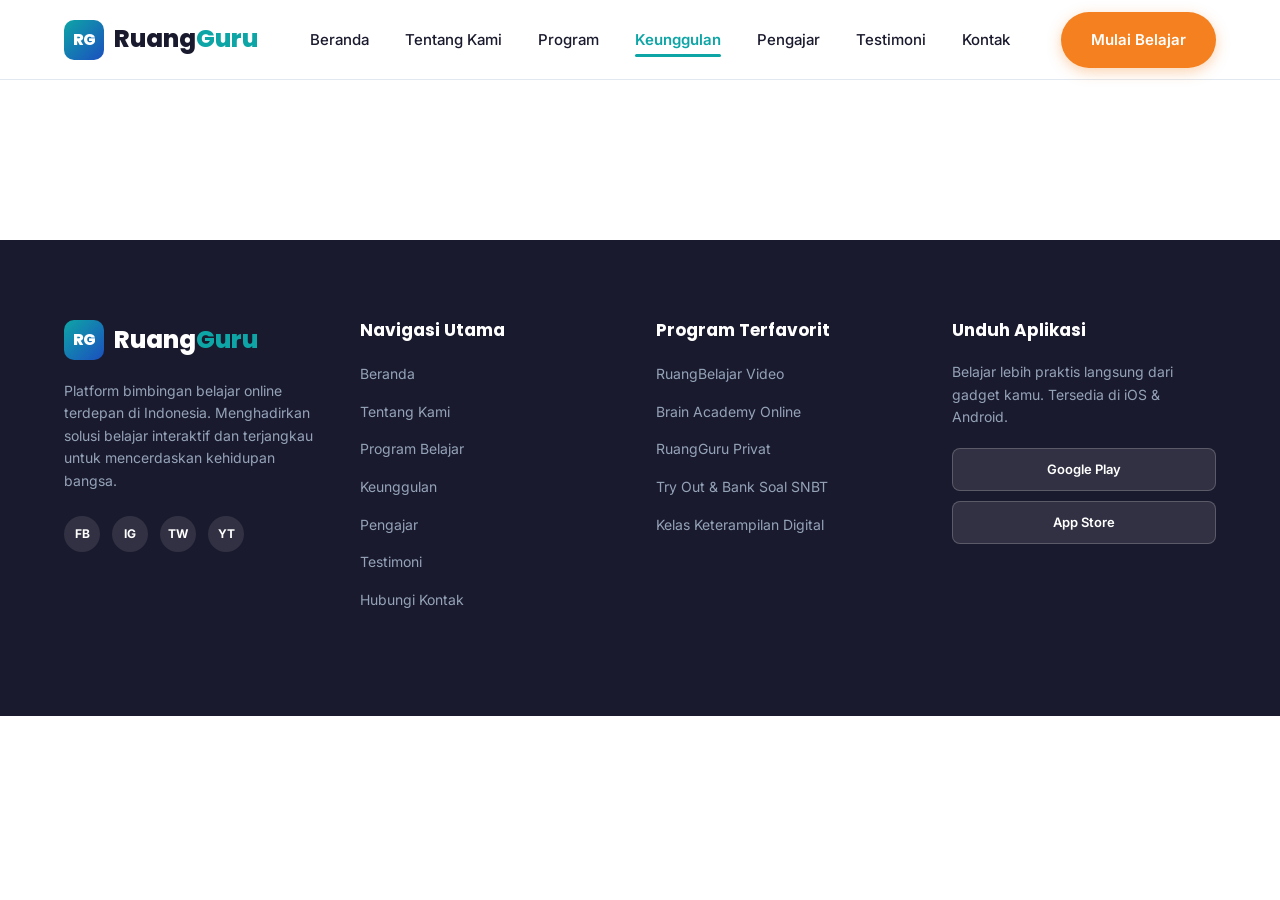
==== keunggulan.html @ de37e14e "tambah menu Keunggulan pada navigasi website" ====
<!DOCTYPE html>
<html lang="id">
<head>
    <meta charset="UTF-8">
    <meta name="viewport" content="width=device-width, initial-scale=1.0">
    <meta name="description" content="Keunggulan Ruang Guru - 4 alasan utama mengapa Ruang Guru menjadi bimbel online nomor 1 di Indonesia dengan testimoni nyata siswa dan orang tua.">
    <title>Keunggulan - Ruang Guru</title>

    <!-- Google Fonts CDN -->
    <link rel="preconnect" href="https://fonts.googleapis.com">
    <link rel="preconnect" href="https://fonts.gstatic.com" crossorigin>
    <link href="https://fonts.googleapis.com/css2?family=Inter:wght@400;500;600;700&family=Poppins:wght@600;700;800&display=swap" rel="stylesheet">

    <!-- Stylesheet -->
    <link rel="stylesheet" href="style.css">
</head>
<body>

    <!-- ===== NAVBAR ===== -->
    <header class="navbar-header" id="navbar">
        <div class="container navbar-container">
            <a href="index.html" class="logo" aria-label="Ruang Guru Beranda">
                <span class="logo-icon">RG</span>
                <span class="logo-text">Ruang<span class="logo-highlight">Guru</span></span>
            </a>

            <nav class="nav-menu" id="nav-menu" aria-label="Navigasi Utama">
                <ul class="nav-list">
                    <li class="nav-item"><a href="index.html" class="nav-link">Beranda</a></li>
                    <li class="nav-item"><a href="tentang-kami.html" class="nav-link">Tentang Kami</a></li>
                    <li class="nav-item"><a href="program.html" class="nav-link">Program</a></li>
                    <li class="nav-item"><a href="keunggulan.html" class="nav-link active">Keunggulan</a></li>
                    <li class="nav-item"><a href="pengajar.html" class="nav-link">Pengajar</a></li>
                    <li class="nav-item"><a href="testimoni.html" class="nav-link">Testimoni</a></li>
                    <li class="nav-item"><a href="kontak.html" class="nav-link">Kontak</a></li>
                </ul>
            </nav>

            <div class="nav-actions">
                <a href="kontak.html" class="btn btn-orange btn-pill btn-nav">Mulai Belajar</a>
                <button class="hamburger-btn" id="hamburger-btn" aria-label="Buka Menu Navigasi" aria-expanded="false" aria-controls="nav-menu">
                    <span class="hamburger-bar"></span>
                    <span class="hamburger-bar"></span>
                    <span class="hamburger-bar"></span>
                </button>
            </div>
        </div>
    </header>

    <main id="main-content">
        <!-- Subpage Banner Header -->
        

        <!-- ===== KEUNGGULAN ===== -->
        <section class="section-padding" id="keunggulan">
            <div class="container">
                <div class="grid grid-2 advantages-grid reveal">
                 

                   
                    

                  
                </div>

                <!-- Testimonial Strip Lengkap -->
                <div class="full-testimonial-section mt-5 reveal">
                  

                    <div class="grid grid-2 testimonial-grid">
                      
                    </div>
                </div>
            </div>
        </section>
    </main>

    <!-- ===== FOOTER ===== -->
    <footer class="footer-section">
        <div class="container">
            <div class="grid grid-4 footer-grid">
                <!-- Col 1: Brand Info -->
                <div class="footer-col footer-brand-col">
                    <a href="index.html" class="logo logo-footer">
                        <span class="logo-icon">RG</span>
                        <span class="logo-text text-white">Ruang<span class="logo-highlight">Guru</span></span>
                    </a>
                    <p class="footer-desc">
                        Platform bimbingan belajar online terdepan di Indonesia. Menghadirkan solusi belajar interaktif dan terjangkau untuk mencerdaskan kehidupan bangsa.
                    </p>
                    <div class="social-links">
                        <a href="#" aria-label="Facebook Ruang Guru" class="social-icon">FB</a>
                        <a href="#" aria-label="Instagram Ruang Guru" class="social-icon">IG</a>
                        <a href="#" aria-label="Twitter Ruang Guru" class="social-icon">TW</a>
                        <a href="#" aria-label="YouTube Ruang Guru" class="social-icon">YT</a>
                    </div>
                </div>

                <!-- Col 2: Navigation -->
                <div class="footer-col">
                    <h4 class="footer-title">Navigasi Utama</h4>
                    <ul class="footer-links">
                        <li><a href="index.html">Beranda</a></li>
                        <li><a href="tentang-kami.html">Tentang Kami</a></li>
                        <li><a href="program.html">Program Belajar</a></li>
                        <li><a href="keunggulan.html">Keunggulan</a></li>
                        <li><a href="pengajar.html">Pengajar</a></li>
                        <li><a href="testimoni.html">Testimoni</a></li>
                        <li><a href="kontak.html">Hubungi Kontak</a></li>
                    </ul>
                </div>

                <!-- Col 3: Programs -->
                <div class="footer-col">
                    <h4 class="footer-title">Program Terfavorit</h4>
                    <ul class="footer-links">
                        <li><a href="program.html">RuangBelajar Video</a></li>
                        <li><a href="program.html">Brain Academy Online</a></li>
                        <li><a href="program.html">RuangGuru Privat</a></li>
                        <li><a href="program.html">Try Out &amp; Bank Soal SNBT</a></li>
                        <li><a href="program.html">Kelas Keterampilan Digital</a></li>
                    </ul>
                </div>

                <!-- Col 4: App Download -->
                <div class="footer-col">
                    <h4 class="footer-title">Unduh Aplikasi</h4>
                    <p class="footer-text-small">Belajar lebih praktis langsung dari gadget kamu. Tersedia di iOS &amp; Android.</p>
                    <div class="app-store-badges">
                        <div class="store-badge">Google Play</div>
                        <div class="store-badge">App Store</div>
                    </div>
                </div>
            </div>

           
        </div>
    </footer>

    <!-- Script JS -->
    <script src="script.js"></script>
</body>
</html>
---- style.css ----
/* ==========================================================================
   RUANG GURU - COMPANY PROFILE WEBSITE STYLESHEET
   Pure Native CSS3 - Custom Design System & Responsive Layout
   ========================================================================== */

/* --------------------------------------------------------------------------
   1. COLOR PALETTE & DESIGN TOKENS
   -------------------------------------------------------------------------- */
:root {
    /* Main Brand Colors */
    --teal-main: #0EA5A6;
    --teal-hover: #0B898A;
    --teal-light: #E6F6F6;

    --blue-dark: #1B4FBF;
    --blue-hover: #153F99;
    --blue-light: #EBF1FD;

    --orange-cta: #F4801F;
    --orange-hover: #D86D14;
    --orange-light: #FEF2E8;

    --white: #FFFFFF;
    --bg-light: #F5F7FA;
    --bg-alt: #F0F4F8;
    --border-color: #E2E8F0;

    /* Text Colors */
    --text-dark: #1A1A2E;
    --text-muted: #5A6472;
    --text-light: #94A3B8;
    --text-white: #FFFFFF;

    /* Badge Color Palette */
    --badge-blue-bg: #E8F4FF;
    --badge-blue-text: #1B6FD1;

    --badge-purple-bg: #EDE7FB;
    --badge-purple-text: #6C4FD1;

    --badge-pink-bg: #FDE8F0;
    --badge-pink-text: #D1417A;

    --badge-yellow-bg: #FFF4D9;
    --badge-yellow-text: #B8850A;

    --badge-red-bg: #E63946;
    --badge-red-text: #FFFFFF;

    /* Typography */
    --font-heading: 'Poppins', -apple-system, BlinkMacSystemFont, sans-serif;
    --font-body: 'Inter', -apple-system, BlinkMacSystemFont, sans-serif;

    /* Shadows & Border Radius */
    --shadow-sm: 0 2px 8px rgba(26, 26, 46, 0.04);
    --shadow-md: 0 8px 24px rgba(26, 26, 46, 0.08);
    --shadow-lg: 0 16px 36px rgba(26, 26, 46, 0.12);
    --shadow-hero-card: 0 20px 40px rgba(14, 165, 166, 0.2);

    --radius-sm: 8px;
    --radius-md: 12px;
    --radius-lg: 16px;
    --radius-pill: 9999px;

    --transition: all 0.3s cubic-bezier(0.4, 0, 0.2, 1);
}

/* --------------------------------------------------------------------------
   2. RESET & BASE STYLES
   -------------------------------------------------------------------------- */
*,
*::before,
*::after {
    box-sizing: border-box;
    margin: 0;
    padding: 0;
}

html {
    scroll-behavior: smooth;
    font-size: 16px;
}

body {
    font-family: var(--font-body);
    color: var(--text-dark);
    background-color: var(--white);
    line-height: 1.6;
    overflow-x: hidden;
    -webkit-font-smoothing: antialiased;
}

h1,
h2,
h3,
h4,
h5,
h6 {
    font-family: var(--font-heading);
    color: var(--text-dark);
    line-height: 1.25;
    font-weight: 700;
}

p {
    color: var(--text-muted);
}

a {
    text-decoration: none;
    color: inherit;
    transition: var(--transition);
}

ul {
    list-style: none;
}

img,
svg {
    display: block;
    max-width: 100%;
}

/* --------------------------------------------------------------------------
   3. LAYOUT & CONTAINERS
   -------------------------------------------------------------------------- */
.container {
    width: 100%;
    max-width: 1200px;
    margin: 0 auto;
    padding: 0 24px;
}

.section-padding {
    padding: 96px 0;
}

.bg-light {
    background-color: var(--bg-light);
}

.grid {
    display: grid;
    gap: 32px;
}

.grid-2 {
    grid-template-columns: repeat(2, 1fr);
}

.grid-3 {
    grid-template-columns: repeat(3, 1fr);
}

.grid-4 {
    grid-template-columns: repeat(4, 1fr);
}

.text-center {
    text-align: center;
}

.mt-3 {
    margin-top: 24px;
}

.mt-4 {
    margin-top: 32px;
}

.mt-5 {
    margin-top: 48px;
}

.mb-3 {
    margin-bottom: 24px;
}

/* --------------------------------------------------------------------------
   4. TYPOGRAPHY & BUTTONS
   -------------------------------------------------------------------------- */
.section-header {
    max-width: 680px;
    margin: 0 auto 56px auto;
}

.section-tag {
    display: inline-block;
    font-size: 0.8125rem;
    font-weight: 700;
    letter-spacing: 1.5px;
    text-transform: uppercase;
    color: var(--teal-main);
    background-color: var(--teal-light);
    padding: 6px 16px;
    border-radius: var(--radius-pill);
    margin-bottom: 12px;
}

.section-title {
    font-size: 2.25rem;
    margin-bottom: 16px;
    color: var(--text-dark);
}

.section-subtitle {
    font-size: 1.0625rem;
    color: var(--text-muted);
}

/* Buttons System */
.btn {
    display: inline-flex;
    align-items: center;
    justify-content: center;
    gap: 8px;
    padding: 14px 28px;
    font-family: var(--font-body);
    font-size: 0.9375rem;
    font-weight: 600;
    border: 2px solid transparent;
    cursor: pointer;
    transition: var(--transition);
    text-align: center;
    white-space: nowrap;
}

.btn-pill {
    border-radius: var(--radius-pill);
}

.btn-full {
    width: 100%;
}

.btn-orange {
    background-color: var(--orange-cta);
    color: var(--white);
    box-shadow: 0 4px 14px rgba(244, 128, 31, 0.35);
}

.btn-orange:hover {
    background-color: var(--orange-hover);
    transform: translateY(-2px);
    box-shadow: 0 6px 20px rgba(244, 128, 31, 0.45);
}

.btn-teal {
    background-color: var(--teal-main);
    color: var(--white);
    box-shadow: 0 4px 14px rgba(14, 165, 166, 0.35);
}

.btn-teal:hover {
    background-color: var(--teal-hover);
    transform: translateY(-2px);
}

.btn-outline-teal {
    background-color: transparent;
    border-color: var(--teal-main);
    color: var(--teal-main);
}

.btn-outline-teal:hover {
    background-color: var(--teal-main);
    color: var(--white);
    transform: translateY(-2px);
}

.btn-ghost {
    background-color: rgba(255, 255, 255, 0.15);
    color: var(--white);
    border-color: rgba(255, 255, 255, 0.4);
    backdrop-filter: blur(8px);
}

.btn-ghost:hover {
    background-color: var(--white);
    color: var(--blue-dark);
    border-color: var(--white);
    transform: translateY(-2px);
}

.btn-white-orange {
    background-color: var(--white);
    color: var(--orange-cta);
    font-weight: 700;
    box-shadow: 0 6px 18px rgba(0, 0, 0, 0.12);
}

.btn-white-orange:hover {
    background-color: var(--orange-light);
    transform: translateY(-2px);
}

/* --------------------------------------------------------------------------
   5. NAVBAR
   -------------------------------------------------------------------------- */
.navbar-header {
    position: fixed;
    top: 0;
    left: 0;
    width: 100%;
    height: 80px;
    background-color: var(--white);
    z-index: 1000;
    transition: var(--transition);
    border-bottom: 1px solid var(--border-color);
}

.navbar-header.scrolled {
    height: 72px;
    box-shadow: var(--shadow-md);
    border-bottom-color: transparent;
}

.navbar-container {
    display: flex;
    align-items: center;
    justify-content: space-between;
    height: 100%;
}

.logo {
    display: flex;
    align-items: center;
    gap: 10px;
    font-family: var(--font-heading);
    font-size: 1.5rem;
    font-weight: 800;
    color: var(--text-dark);
}

.logo-icon {
    width: 40px;
    height: 40px;
    background: linear-gradient(135deg, var(--teal-main), var(--blue-dark));
    color: var(--white);
    border-radius: 10px;
    display: flex;
    align-items: center;
    justify-content: center;
    font-size: 1rem;
    font-weight: 800;
    letter-spacing: -0.5px;
}

.logo-highlight {
    color: var(--teal-main);
}

.nav-list {
    display: flex;
    align-items: center;
    gap: 36px;
}

.nav-link {
    font-size: 0.9375rem;
    font-weight: 500;
    color: var(--text-dark);
    position: relative;
    padding: 8px 0;
}

.nav-link::after {
    content: '';
    position: absolute;
    bottom: 0;
    left: 0;
    width: 0;
    height: 3px;
    background-color: var(--teal-main);
    border-radius: 2px;
    transition: var(--transition);
}

.nav-link:hover,
.nav-link.active {
    color: var(--teal-main);
    font-weight: 600;
}

.nav-link.active::after {
    width: 100%;
}

.nav-actions {
    display: flex;
    align-items: center;
    gap: 16px;
}

.hamburger-btn {
    display: none;
    flex-direction: column;
    justify-content: space-between;
    width: 30px;
    height: 20px;
    background: none;
    border: none;
    cursor: pointer;
    padding: 0;
    z-index: 1001;
}

.hamburger-bar {
    width: 100%;
    height: 3px;
    background-color: var(--text-dark);
    border-radius: 3px;
    transition: var(--transition);
}

/* Page Banner Header for Subpages */
.page-banner {
    background: linear-gradient(135deg, #0EA5A6 0%, #1B4FBF 100%);
    color: var(--white);
    padding: 120px 0 60px 0;
    position: relative;
    overflow: hidden;
}

.page-banner::before {
    content: '';
    position: absolute;
    width: 300px;
    height: 300px;
    border-radius: 50%;
    background: rgba(255, 255, 255, 0.08);
    top: -50px;
    right: -50px;
    pointer-events: none;
}

.page-banner .section-tag {
    background-color: rgba(255, 255, 255, 0.2);
    color: var(--white);
}

.page-banner-title {
    font-size: 2.5rem;
    color: var(--white);
    margin-bottom: 12px;
}

.page-banner-subtitle {
    font-size: 1.0625rem;
    color: rgba(255, 255, 255, 0.9);
    max-width: 600px;
    margin: 0 auto;
}

/* --------------------------------------------------------------------------
   6. HERO SECTION (#beranda)
   -------------------------------------------------------------------------- */
.section-beranda {
    position: relative;
    padding-top: 80px;
}

.hero-wrapper {
    position: relative;
    background: linear-gradient(135deg, #0EA5A6 0%, #1B4FBF 100%);
    color: var(--text-white);
    padding: 80px 0 140px 0;
    overflow: hidden;
}

/* Hero Background Blob Decorators */
.hero-wrapper::before,
.hero-wrapper::after {
    content: '';
    position: absolute;
    border-radius: 50%;
    background: rgba(255, 255, 255, 0.08);
    pointer-events: none;
}

.hero-wrapper::before {
    width: 450px;
    height: 450px;
    top: -100px;
    right: -50px;
}

.hero-wrapper::after {
    width: 350px;
    height: 350px;
    bottom: -80px;
    left: -80px;
}

.hero-container {
    display: grid;
    grid-template-columns: 1.1fr 0.9fr;
    gap: 48px;
    align-items: center;
    position: relative;
    z-index: 2;
}

.hero-eyebrow {
    display: inline-flex;
    align-items: center;
    gap: 8px;
    background: rgba(255, 255, 255, 0.18);
    color: var(--white);
    padding: 6px 16px;
    border-radius: var(--radius-pill);
    font-size: 0.875rem;
    font-weight: 600;
    margin-bottom: 24px;
    backdrop-filter: blur(4px);
}

.hero-headline {
    font-size: 3rem;
    color: var(--white);
    line-height: 1.2;
    margin-bottom: 20px;
    font-weight: 800;
}

/* Chalk Underline Effect */
.chalk-underline {
    position: relative;
    display: inline-block;
    color: #FFDE59;
}

.chalk-underline::after {
    content: '';
    position: absolute;
    left: 0;
    bottom: -4px;
    width: 100%;
    height: 8px;
    background: radial-gradient(ellipse at center, rgba(255, 222, 89, 0.8) 0%, rgba(255, 222, 89, 0) 70%);
    border-bottom: 3px dashed #FFDE59;
    border-radius: 50%;
}

.hero-subheadline {
    font-size: 1.125rem;
    color: rgba(255, 255, 255, 0.9);
    margin-bottom: 36px;
    max-width: 540px;
}

.hero-actions {
    display: flex;
    align-items: center;
    gap: 16px;
    margin-bottom: 48px;
    flex-wrap: wrap;
}

.hero-stats {
    display: flex;
    align-items: center;
    gap: 24px;
    padding-top: 24px;
    border-top: 1px solid rgba(255, 255, 255, 0.2);
}

.stat-item {
    display: flex;
    flex-direction: column;
}

.stat-number {
    font-family: var(--font-heading);
    font-size: 1.5rem;
    font-weight: 800;
    color: var(--white);
}

.stat-label {
    font-size: 0.8125rem;
    color: rgba(255, 255, 255, 0.8);
}

.stat-divider {
    width: 1px;
    height: 36px;
    background-color: rgba(255, 255, 255, 0.25);
}

/* Hero Quick Form Box */
.hero-cta-box {
    background-color: var(--white);
    color: var(--text-dark);
    padding: 32px;
    border-radius: var(--radius-lg);
    box-shadow: var(--shadow-hero-card);
    margin-bottom: 24px;
}

.cta-box-title {
    font-size: 1.25rem;
    color: var(--text-dark);
    margin-bottom: 8px;
}

.cta-box-desc {
    font-size: 0.875rem;
    color: var(--text-muted);
    margin-bottom: 20px;
}

.hero-form .form-group-hero {
    display: flex;
    gap: 10px;
    margin-bottom: 12px;
}

.hero-form input[type="tel"] {
    flex: 1;
    padding: 12px 18px;
    border: 1.5px solid var(--border-color);
    border-radius: var(--radius-pill);
    font-family: var(--font-body);
    font-size: 0.9375rem;
    outline: none;
    transition: var(--transition);
}

.hero-form input[type="tel"]:focus {
    border-color: var(--teal-main);
    box-shadow: 0 0 0 3px rgba(14, 165, 166, 0.15);
}

.form-hint {
    font-size: 0.75rem;
    color: var(--teal-main);
    font-weight: 600;
    display: block;
}

/* Study Board Card */
.study-board-card {
    background: rgba(255, 255, 255, 0.12);
    backdrop-filter: blur(12px);
    border: 1px solid rgba(255, 255, 255, 0.25);
    border-radius: var(--radius-lg);
    padding: 24px;
    color: var(--white);
}

.board-header {
    margin-bottom: 16px;
}

.board-badge {
    display: inline-flex;
    align-items: center;
    gap: 6px;
    font-size: 0.75rem;
    font-weight: 700;
    text-transform: uppercase;
    color: #FFDE59;
    letter-spacing: 0.5px;
}

.pulse-dot {
    width: 8px;
    height: 8px;
    background-color: #FFDE59;
    border-radius: 50%;
    box-shadow: 0 0 8px #FFDE59;
    animation: pulse 1.5s infinite;
}

@keyframes pulse {
    0% {
        transform: scale(0.95);
        opacity: 0.8;
    }

    50% {
        transform: scale(1.2);
        opacity: 1;
    }

    100% {
        transform: scale(0.95);
        opacity: 0.8;
    }
}

.board-title {
    font-size: 1.125rem;
    color: var(--white);
}

.board-list {
    display: flex;
    flex-direction: column;
    gap: 10px;
}

.board-item {
    display: flex;
    align-items: center;
    gap: 10px;
    font-size: 0.875rem;
    color: rgba(255, 255, 255, 0.95);
    background: rgba(0, 0, 0, 0.1);
    padding: 8px 14px;
    border-radius: var(--radius-sm);
}

.dot-yellow {
    width: 8px;
    height: 8px;
    background-color: #FFDE59;
    border-radius: 50%;
    flex-shrink: 0;
}

.board-item .subject {
    font-weight: 700;
    color: #FFDE59;
}

/* Floating Categories Row */
.floating-categories-container {
    margin-top: -60px;
    position: relative;
    z-index: 10;
}

.floating-categories-row {
    display: grid;
    grid-template-columns: repeat(4, 1fr);
    gap: 20px;
}

.category-pill-card {
    background-color: var(--white);
    padding: 20px;
    border-radius: var(--radius-lg);
    box-shadow: var(--shadow-md);
    display: flex;
    align-items: center;
    gap: 16px;
    transition: var(--transition);
    border: 1px solid rgba(0, 0, 0, 0.04);
}

.category-pill-card:hover {
    transform: translateY(-6px);
    box-shadow: var(--shadow-lg);
}

.cat-icon-wrapper {
    width: 48px;
    height: 48px;
    border-radius: 50%;
    display: flex;
    align-items: center;
    justify-content: center;
    flex-shrink: 0;
}

.cat-blue {
    background-color: var(--badge-blue-bg);
    color: var(--badge-blue-text);
}

.cat-purple {
    background-color: var(--badge-purple-bg);
    color: var(--badge-purple-text);
}

.cat-pink {
    background-color: var(--badge-pink-bg);
    color: var(--badge-pink-text);
}

.cat-yellow {
    background-color: var(--badge-yellow-bg);
    color: var(--badge-yellow-text);
}

.cat-info {
    display: flex;
    flex-direction: column;
}

.cat-name {
    font-family: var(--font-heading);
    font-size: 0.9375rem;
    font-weight: 700;
    color: var(--text-dark);
}

.cat-desc {
    font-size: 0.75rem;
    color: var(--text-muted);
}

/* Partners Strip */
.partners-strip {
    padding: 60px 0 40px 0;
    background-color: var(--white);
    border-bottom: 1px solid var(--border-color);
}

.partners-label {
    text-align: center;
    font-size: 0.875rem;
    font-weight: 600;
    color: var(--text-muted);
    margin-bottom: 24px;

}

.partners-grid {
    display: flex;
    flex-wrap: wrap;
    justify-content: center;
    gap: 16px;
}

.partner-card {
    background-color: var(--bg-light);
    border: 1px solid var(--border-color);
    padding: 10px 24px;
    border-radius: var(--radius-pill);
    font-size: 0.875rem;
    font-weight: 600;
    color: var(--text-muted);
    transition: var(--transition);
}

.partner-card:hover {
    color: var(--teal-main);
    border-color: var(--teal-main);
    background-color: var(--teal-light);
}

/* Feature Preview Cards */
.feature-preview-card {
    background-color: var(--white);
    padding: 32px 24px;
    border-radius: var(--radius-lg);
    box-shadow: var(--shadow-sm);
    border: 1px solid var(--border-color);
    transition: var(--transition);
}

.feature-preview-card:hover {
    transform: translateY(-6px);
    box-shadow: var(--shadow-md);
    border-color: var(--teal-main);
}

.feature-icon-box {
    width: 60px;
    height: 60px;
    background-color: var(--teal-light);
    color: var(--teal-main);
    border-radius: 14px;
    display: flex;
    align-items: center;
    justify-content: center;
    margin-bottom: 20px;
}

.feature-preview-card h3 {
    font-size: 1.125rem;
    margin-bottom: 10px;
}

.feature-preview-card p {
    font-size: 0.875rem;
}

/* Program Cards (Shared Design System) */
.program-card {
    background-color: var(--white);
    border-radius: var(--radius-lg);
    box-shadow: var(--shadow-sm);
    border: 1px solid var(--border-color);
    overflow: hidden;
    position: relative;
    display: flex;
    flex-direction: column;
    transition: var(--transition);
}

.program-card:hover {
    transform: translateY(-8px);
    box-shadow: var(--shadow-lg);
    border-color: var(--teal-main);
}

.program-card-popular {
    border: 2px solid var(--orange-cta);
}

.popular-ribbon {
    position: absolute;
    top: 16px;
    right: 16px;
    background-color: var(--orange-cta);
    color: var(--white);
    font-size: 0.75rem;
    font-weight: 700;
    padding: 4px 12px;
    border-radius: var(--radius-pill);
    text-transform: uppercase;
    letter-spacing: 0.5px;
}

.card-badge {
    position: absolute;
    top: 16px;
    left: 16px;
    font-size: 0.75rem;
    font-weight: 700;
    padding: 4px 12px;
    border-radius: var(--radius-pill);
}

.badge-blue {
    background-color: var(--badge-blue-bg);
    color: var(--badge-blue-text);
}

.badge-purple {
    background-color: var(--badge-purple-bg);
    color: var(--badge-purple-text);
}

.badge-pink {
    background-color: var(--badge-pink-bg);
    color: var(--badge-pink-text);
}

.badge-yellow {
    background-color: var(--badge-yellow-bg);
    color: var(--badge-yellow-text);
}

.badge-red {
    background-color: var(--badge-red-bg);
    color: var(--badge-red-text);
}

.card-body {
    padding: 56px 24px 24px 24px;
    flex: 1;
}

.program-icon {
    width: 52px;
    height: 52px;
    border-radius: 14px;
    display: flex;
    align-items: center;
    justify-content: center;
    margin-bottom: 20px;
}

.icon-teal {
    background-color: var(--teal-light);
    color: var(--teal-main);
}

.icon-purple {
    background-color: var(--badge-purple-bg);
    color: var(--badge-purple-text);
}

.icon-pink {
    background-color: var(--badge-pink-bg);
    color: var(--badge-pink-text);
}

.icon-yellow {
    background-color: var(--badge-yellow-bg);
    color: var(--badge-yellow-text);
}

.icon-orange {
    background-color: var(--orange-light);
    color: var(--orange-cta);
}

.program-card-title {
    font-size: 1.25rem;
    margin-bottom: 10px;
}

.program-card-desc {
    font-size: 0.875rem;
    margin-bottom: 20px;
}

.program-feature-list {
    margin-bottom: 24px;
    display: flex;
    flex-direction: column;
    gap: 8px;
}

.program-feature-list li {
    font-size: 0.8125rem;
    color: var(--text-dark);
    font-weight: 500;
}

.program-price {
    display: flex;
    flex-direction: column;
    margin-top: auto;
    padding-top: 16px;
    border-top: 1px dashed var(--border-color);
}

.price-discount {
    font-size: 0.8125rem;
    color: var(--text-light);
    text-decoration: line-through;
}

.price-main {
    font-family: var(--font-heading);
    font-size: 1.25rem;
    font-weight: 800;
    color: var(--orange-cta);
}

.card-footer {
    padding: 0 24px 24px 24px;
}

/* CTA Banner */
.cta-banner-wrapper {
    padding: 48px 0;
}

.cta-banner-card {
    background: linear-gradient(135deg, var(--orange-cta) 0%, #E65100 100%);
    color: var(--white);
    padding: 48px;
    border-radius: var(--radius-lg);
    display: flex;
    align-items: center;
    justify-content: space-between;
    gap: 32px;
    box-shadow: 0 16px 32px rgba(244, 128, 31, 0.3);
}

.cta-badge {
    display: inline-block;
    background-color: rgba(255, 255, 255, 0.2);
    font-size: 0.75rem;
    font-weight: 700;
    padding: 4px 12px;
    border-radius: var(--radius-pill);
    margin-bottom: 12px;
    letter-spacing: 1px;
}

.cta-banner-content h2 {
    color: var(--white);
    font-size: 1.75rem;
    margin-bottom: 8px;
}

.cta-banner-content p {
    color: rgba(255, 255, 255, 0.9);
    font-size: 1rem;
}

/* Testimonial Teaser Card */
.testimonial-teaser-card {
    background-color: var(--white);
    padding: 40px;
    border-radius: var(--radius-lg);
    box-shadow: var(--shadow-sm);
    border: 1px solid var(--border-color);
    position: relative;
    max-width: 900px;
    margin: 0 auto;
}

.teaser-quote-mark {
    font-size: 4rem;
    line-height: 1;
    font-family: Georgia, serif;
    color: var(--teal-main);
    opacity: 0.3;
    position: absolute;
    top: 10px;
    left: 24px;
}

.teaser-text {
    font-size: 1.125rem;
    font-style: italic;
    color: var(--text-dark);
    margin-bottom: 24px;
    position: relative;
    z-index: 2;
}

.teaser-author {
    display: flex;
    align-items: center;
    gap: 16px;
}

.avatar-circle {
    width: 48px;
    height: 48px;
    background-color: var(--teal-main);
    color: var(--white);
    border-radius: 50%;
    display: flex;
    align-items: center;
    justify-content: center;
    font-weight: 700;
    font-size: 1rem;
}

.author-meta {
    display: flex;
    flex-direction: column;
}

.author-meta strong {
    font-size: 0.9375rem;
    color: var(--text-dark);
}

.author-meta span {
    font-size: 0.8125rem;
    color: var(--text-muted);
}

/* --------------------------------------------------------------------------
   7. TENTANG KAMI SECTION (#tentang-kami)
   -------------------------------------------------------------------------- */
.narrative-box {
    padding: 36px;
    border-radius: var(--radius-lg);
    border: 1px solid var(--border-color);
}

.narrative-icon-header {
    display: flex;
    align-items: center;
    gap: 12px;
    color: var(--teal-main);
    margin-bottom: 20px;
}

.narrative-icon-header h3 {
    font-size: 1.375rem;
    color: var(--text-dark);
}

.narrative-box p {
    margin-bottom: 16px;
    font-size: 0.9375rem;
}

.narrative-box p:last-child {
    margin-bottom: 0;
}

.missions-title {
    font-size: 1.5rem;
    margin-bottom: 32px;
}

.mission-card {
    background-color: var(--white);
    padding: 36px 28px;
    border-radius: var(--radius-lg);
    border: 1px solid var(--border-color);
    box-shadow: var(--shadow-sm);
    position: relative;
    transition: var(--transition);
}

.mission-card:hover {
    transform: translateY(-6px);
    box-shadow: var(--shadow-md);
    border-color: var(--teal-main);
}

.mission-number {
    font-family: var(--font-heading);
    font-size: 2.5rem;
    font-weight: 800;
    color: var(--teal-main);
    opacity: 0.25;
    margin-bottom: 12px;
    line-height: 1;
}

.mission-heading {
    font-size: 1.125rem;
    margin-bottom: 12px;
}

.mission-desc {
    font-size: 0.875rem;
}

/* --------------------------------------------------------------------------
   8. KEUNGGULAN SECTION (#keunggulan)
   -------------------------------------------------------------------------- */
.advantage-card {
    background-color: var(--bg-light);
    padding: 36px;
    border-radius: var(--radius-lg);
    border: 1px solid var(--border-color);
    display: flex;
    gap: 24px;
    align-items: flex-start;
    transition: var(--transition);
}

.advantage-card:hover {
    background-color: var(--white);
    box-shadow: var(--shadow-md);
    border-color: var(--teal-main);
    transform: translateY(-4px);
}

.advantage-number {
    font-family: var(--font-heading);
    font-size: 2.25rem;
    font-weight: 800;
    color: var(--teal-main);
    background-color: var(--teal-light);
    width: 64px;
    height: 64px;
    border-radius: 16px;
    display: flex;
    align-items: center;
    justify-content: center;
    flex-shrink: 0;
}

.advantage-content h3 {
    font-size: 1.25rem;
    margin-bottom: 10px;
}

.advantage-content p {
    font-size: 0.9375rem;
}

/* Testimonial Cards */
.testimonial-card {
    background-color: var(--bg-light);
    padding: 32px;
    border-radius: var(--radius-lg);
    border: 1px solid var(--border-color);
}

.testimonial-stars {
    color: #FFB800;
    font-size: 1.125rem;
    margin-bottom: 16px;
}

.testimonial-quote {
    font-size: 0.9375rem;
    font-style: italic;
    color: var(--text-dark);
    margin-bottom: 24px;
}

.testimonial-user {
    display: flex;
    align-items: center;
    gap: 14px;
}

.user-avatar {
    width: 44px;
    height: 44px;
    background: linear-gradient(135deg, var(--teal-main), var(--blue-dark));
    color: var(--white);
    border-radius: 50%;
    display: flex;
    align-items: center;
    justify-content: center;
    font-weight: 700;
    font-size: 0.875rem;
}

.user-info {
    display: flex;
    flex-direction: column;
}

.user-info strong {
    font-size: 0.9375rem;
    color: var(--text-dark);
}

.user-info span {
    font-size: 0.75rem;
    color: var(--text-muted);
}

/* --------------------------------------------------------------------------
   9. KONTAK SECTION (#kontak)
   -------------------------------------------------------------------------- */
.contact-info-wrapper {
    padding-right: 24px;
}

.contact-info-title {
    font-size: 1.5rem;
    margin-bottom: 12px;
}

.contact-info-desc {
    font-size: 0.9375rem;
    margin-bottom: 32px;
}

.contact-info-list {
    display: flex;
    flex-direction: column;
    gap: 24px;
}

.contact-info-item {
    display: flex;
    align-items: flex-start;
    gap: 16px;
}

.contact-icon {
    width: 48px;
    height: 48px;
    background-color: var(--teal-light);
    color: var(--teal-main);
    border-radius: 12px;
    display: flex;
    align-items: center;
    justify-content: center;
    flex-shrink: 0;
}

.contact-details strong {
    display: block;
    font-size: 0.9375rem;
    color: var(--text-dark);
    margin-bottom: 4px;
}

.contact-details p {
    font-size: 0.875rem;
}

/* Contact Form Card */
.contact-form-card {
    background-color: var(--white);
    padding: 40px;
    border-radius: var(--radius-lg);
    box-shadow: var(--shadow-md);
    border: 1px solid var(--border-color);
}

.form-title {
    font-size: 1.375rem;
    margin-bottom: 24px;
}

.form-group {
    margin-bottom: 20px;
}

.form-group label {
    display: block;
    font-size: 0.875rem;
    font-weight: 600;
    color: var(--text-dark);
    margin-bottom: 8px;
}

.required {
    color: var(--badge-red-bg);
}

.form-input {
    width: 100%;
    padding: 12px 16px;
    border: 1.5px solid var(--border-color);
    border-radius: var(--radius-sm);
    font-family: var(--font-body);
    font-size: 0.9375rem;
    color: var(--text-dark);
    outline: none;
    transition: var(--transition);
    background-color: var(--white);
}

.form-input:focus {
    border-color: var(--teal-main);
    box-shadow: 0 0 0 3px rgba(14, 165, 166, 0.15);
}

.form-input.error {
    border-color: var(--badge-red-bg);
}

.form-textarea {
    resize: vertical;
}

.error-msg {
    display: none;
    font-size: 0.75rem;
    color: var(--badge-red-bg);
    margin-top: 6px;
}

.error-msg.visible {
    display: block;
}

/* Success Toast/Alert */
.form-alert {
    padding: 14px 18px;
    border-radius: var(--radius-sm);
    font-size: 0.875rem;
    font-weight: 500;
    margin-bottom: 24px;
    display: flex;
    align-items: center;
    gap: 12px;
}

.form-alert-success {
    background-color: #E6F4EA;
    color: #137333;
    border: 1px solid #CEEAD6;
}

/* --------------------------------------------------------------------------
   10. FOOTER
   -------------------------------------------------------------------------- */
.footer-section {
    background-color: var(--text-dark);
    color: var(--white);
    padding: 80px 0 32px 0;
}

.text-white {
    color: var(--white);
}

.footer-grid {
    margin-bottom: 60px;
}

.footer-brand-col .footer-desc {
    color: var(--text-light);
    font-size: 0.875rem;
    margin: 20px 0 24px 0;
}

.social-links {
    display: flex;
    gap: 12px;
}

.social-icon {
    width: 36px;
    height: 36px;
    background-color: rgba(255, 255, 255, 0.1);
    color: var(--white);
    border-radius: 50%;
    display: flex;
    align-items: center;
    justify-content: center;
    font-size: 0.75rem;
    font-weight: 700;
    transition: var(--transition);
}

.social-icon:hover {
    background-color: var(--teal-main);
    transform: translateY(-3px);
}

.footer-title {
    font-size: 1.0625rem;
    color: var(--white);
    margin-bottom: 20px;
}

.footer-links li {
    margin-bottom: 12px;
}

.footer-links a {
    color: var(--text-light);
    font-size: 0.875rem;
}

.footer-links a:hover {
    color: var(--teal-main);
    padding-left: 4px;
}

.footer-text-small {
    color: var(--text-light);
    font-size: 0.875rem;
    margin-bottom: 20px;
}

.app-store-badges {
    display: flex;
    flex-direction: column;
    gap: 10px;
}

.store-badge {
    background-color: rgba(255, 255, 255, 0.1);
    border: 1px solid rgba(255, 255, 255, 0.2);
    padding: 10px 16px;
    border-radius: var(--radius-sm);
    font-size: 0.8125rem;
    font-weight: 600;
    text-align: center;
    color: var(--white);
}

.footer-bottom {
    padding-top: 32px;
    border-top: 1px solid rgba(255, 255, 255, 0.1);
    text-align: center;
    font-size: 0.8125rem;
    color: var(--text-light);
}

/* --------------------------------------------------------------------------
   11. TESTIMONIAL PAGE SPECIFIC STYLES
   -------------------------------------------------------------------------- */
/* Stat Overview Cards */
.stats-overview-grid {
    gap: 24px;
}

.stat-card {
    background-color: var(--white);
    border-radius: var(--radius-md);
    padding: 24px;
    box-shadow: var(--shadow-sm);
    border: 1px solid var(--border-color);
    transition: var(--transition);
    text-align: center;
}

.stat-card:hover {
    transform: translateY(-4px);
    box-shadow: var(--shadow-md);
}

.stat-card-icon {
    width: 56px;
    height: 56px;
    border-radius: var(--radius-pill);
    display: inline-flex;
    align-items: center;
    justify-content: center;
    margin-bottom: 16px;
}

.stat-card-number {
    font-family: var(--font-heading);
    font-size: 2rem;
    font-weight: 800;
    color: var(--text-dark);
    margin-bottom: 4px;
}

.stat-card-label {
    font-size: 0.9375rem;
    color: var(--text-muted);
    font-weight: 500;
}

/* Featured Alumni Card */
.featured-alumni-card {
    background-color: var(--white);
    border-radius: var(--radius-lg);
    border: 1px solid var(--border-color);
    box-shadow: var(--shadow-md);
    padding: 40px;
    overflow: hidden;
}

.featured-alumni-grid {
    display: grid;
    grid-template-columns: 1.5fr 1fr;
    gap: 40px;
    align-items: center;
}

.featured-story-title {
    font-size: 1.5rem;
    font-weight: 700;
    line-height: 1.4;
    margin: 16px 0 12px;
    color: var(--text-dark);
}

.stars-row {
    display: flex;
    align-items: center;
    gap: 4px;
    margin-bottom: 16px;
}

.star {
    color: #F59E0B;
    font-size: 1.125rem;
}

.rating-val {
    font-size: 0.875rem;
    font-weight: 600;
    color: var(--text-muted);
    margin-left: 6px;
}

.featured-story-quote {
    font-size: 1.0625rem;
    line-height: 1.7;
    color: var(--text-muted);
    font-style: italic;
    margin-bottom: 24px;
}

.featured-author-meta {
    display: flex;
    align-items: center;
    gap: 16px;
}

.avatar-large {
    width: 54px;
    height: 54px;
    font-size: 1.25rem;
}

.author-name {
    font-size: 1.125rem;
    font-weight: 700;
    color: var(--text-dark);
}

.author-sub {
    font-size: 0.875rem;
    color: var(--text-muted);
}

.featured-alumni-highlight-box {
    background-color: var(--bg-alt);
    border-radius: var(--radius-md);
    padding: 30px;
    border: 1px solid var(--teal-light);
}

.box-title {
    font-size: 1.125rem;
    font-weight: 700;
    margin-bottom: 16px;
    color: var(--text-dark);
}

.achievement-list {
    list-style: none;
    display: flex;
    flex-direction: column;
    gap: 12px;
    margin-bottom: 24px;
}

.achievement-list li {
    font-size: 0.9375rem;
    color: var(--text-dark);
    display: flex;
    align-items: center;
    gap: 10px;
}

.check-icon {
    color: var(--teal-main);
    font-weight: 800;
}

/* Filter Category Tabs */
.testimonial-filter-tabs {
    display: flex;
    justify-content: center;
    flex-wrap: wrap;
    gap: 12px;
    margin-bottom: 40px;
}

.filter-tab-btn {
    background-color: var(--white);
    border: 1px solid var(--border-color);
    color: var(--text-muted);
    font-family: var(--font-body);
    font-weight: 600;
    font-size: 0.9375rem;
    padding: 10px 22px;
    border-radius: var(--radius-pill);
    cursor: pointer;
    transition: var(--transition);
}

.filter-tab-btn:hover {
    border-color: var(--teal-main);
    color: var(--teal-main);
}

.filter-tab-btn.active {
    background-color: var(--teal-main);
    border-color: var(--teal-main);
    color: var(--white);
    box-shadow: var(--shadow-sm);
}

/* Testimonial Card Items */
.testimonial-main-grid {
    gap: 28px;
}

.testimonial-card-item {
    background-color: var(--white);
    border-radius: var(--radius-md);
    border: 1px solid var(--border-color);
    padding: 28px;
    box-shadow: var(--shadow-sm);
    transition: var(--transition);
    display: flex;
    flex-direction: column;
    justify-content: space-between;
}

.testimonial-card-item:hover {
    transform: translateY(-6px);
    box-shadow: var(--shadow-md);
    border-color: var(--teal-light);
}

.testimonial-quote-text {
    font-size: 0.96875rem;
    line-height: 1.65;
    color: var(--text-muted);
    margin: 16px 0 20px;
}

.testimonial-user-info {
    display: flex;
    align-items: center;
    gap: 14px;
    border-top: 1px solid var(--border-color);
    padding-top: 16px;
}

.avatar-circle {
    width: 44px;
    height: 44px;
    border-radius: var(--radius-pill);
    display: flex;
    align-items: center;
    justify-content: center;
    font-weight: 700;
    font-size: 1rem;
    color: var(--white);
    flex-shrink: 0;
}

.bg-teal { background-color: var(--teal-main); }
.bg-blue { background-color: var(--blue-dark); }
.bg-purple { background-color: #6C4FD1; }
.bg-yellow { background-color: #D97706; }
.bg-pink { background-color: #D1417A; }

.user-meta strong {
    display: block;
    font-size: 0.9375rem;
    color: var(--text-dark);
}

.user-meta span {
    font-size: 0.8125rem;
    color: var(--text-muted);
}

/* Before & After Score Comparison Cards */
.before-after-grid {
    gap: 24px;
}

.score-compare-card {
    background-color: var(--white);
    border-radius: var(--radius-md);
    border: 1px solid var(--border-color);
    padding: 24px;
    box-shadow: var(--shadow-sm);
    transition: var(--transition);
    display: flex;
    flex-direction: column;
    justify-content: space-between;
}

.score-compare-card:hover {
    transform: translateY(-6px);
    box-shadow: var(--shadow-md);
    border-color: var(--teal-light);
}

.compare-card-header {
    display: flex;
    align-items: center;
    justify-content: space-between;
    margin-bottom: 12px;
}

.growth-tag {
    background-color: #DEF7EC;
    color: #03543F;
    font-size: 0.8125rem;
    font-weight: 700;
    padding: 4px 10px;
    border-radius: var(--radius-pill);
}

.compare-subject {
    font-size: 1.0625rem;
    font-weight: 700;
    color: var(--text-dark);
    margin-bottom: 16px;
}

.score-transform-box {
    display: flex;
    align-items: center;
    justify-content: space-between;
    background-color: var(--bg-alt);
    border-radius: var(--radius-sm);
    padding: 16px;
    margin-bottom: 20px;
}

.score-before, .score-after {
    display: flex;
    flex-direction: column;
    align-items: center;
}

.score-label {
    font-size: 0.75rem;
    font-weight: 600;
    text-transform: uppercase;
    letter-spacing: 0.5px;
    margin-bottom: 4px;
}

.score-before .score-label {
    color: var(--text-muted);
}

.score-after .score-label {
    color: var(--teal-main);
}

.score-num {
    font-family: var(--font-heading);
    font-weight: 800;
}

.num-before {
    font-size: 1.25rem;
    color: #94A3B8;
    text-decoration: line-through;
    text-decoration-color: #EF4444;
}

.num-after {
    font-size: 1.5rem;
    color: var(--teal-main);
}

.score-arrow-wrapper {
    color: var(--orange-cta);
    display: flex;
    align-items: center;
    justify-content: center;
}

.compare-user {
    display: flex;
    align-items: center;
    gap: 12px;
    border-top: 1px solid var(--border-color);
    padding-top: 14px;
}

.compare-user-info strong {
    display: block;
    font-size: 0.875rem;
    color: var(--text-dark);
}

.compare-user-info span {
    font-size: 0.775rem;
    color: var(--text-muted);
}

/* Parent & Teacher Endorsement Cards */
.parent-endorsement-grid {
    gap: 32px;
}

.endorsement-card {
    background-color: var(--white);
    border-radius: var(--radius-lg);
    border: 1px solid var(--border-color);
    padding: 36px;
    box-shadow: var(--shadow-sm);
    position: relative;
    transition: var(--transition);
}

.endorsement-card:hover {
    transform: translateY(-4px);
    box-shadow: var(--shadow-md);
    border-color: var(--teal-light);
}

.endorsement-quote-icon {
    font-family: Georgia, serif;
    font-size: 3.5rem;
    color: var(--teal-main);
    opacity: 0.25;
    line-height: 1;
    margin-bottom: -10px;
}

.endorsement-quote-text {
    font-size: 1.03125rem;
    line-height: 1.7;
    color: var(--text-dark);
    font-style: italic;
    margin-bottom: 24px;
}

.endorsement-author {
    display: flex;
    align-items: center;
    gap: 16px;
    border-top: 1px solid var(--border-color);
    padding-top: 18px;
}

.avatar-medium {
    width: 48px;
    height: 48px;
    font-size: 1.125rem;
}

.endorsement-author strong {
    display: block;
    font-size: 0.96875rem;
    color: var(--text-dark);
}

.endorsement-author span {
    font-size: 0.84375rem;
    color: var(--text-muted);
}

/* Submit Testimonial Form Card */
.submit-testimonial-wrapper {
    max-width: 860px;
    margin: 0 auto;
}

.submit-testimonial-card {
    background-color: var(--white);
    border-radius: var(--radius-lg);
    border: 1px solid var(--border-color);
    padding: 40px;
    box-shadow: var(--shadow-md);
}

.custom-select {
    width: 100%;
    padding: 12px 16px;
    border: 1px solid var(--border-color);
    border-radius: var(--radius-sm);
    font-family: var(--font-body);
    font-size: 0.9375rem;
    color: var(--text-dark);
    background-color: var(--white);
    transition: var(--transition);
    cursor: pointer;
}

.custom-select:focus {
    outline: none;
    border-color: var(--teal-main);
    box-shadow: 0 0 0 3px var(--teal-light);
}

.star-rating-picker {
    display: flex;
    align-items: center;
    gap: 6px;
    padding: 10px 0;
}

.star-pick {
    font-size: 1.75rem;
    color: #CBD5E1;
    cursor: pointer;
    transition: color 0.2s ease, transform 0.2s ease;
    user-select: none;
}

.star-pick.active, .star-pick:hover {
    color: #F59E0B;
}

.star-pick:hover {
    transform: scale(1.2);
}

.rating-picker-label {
    margin-left: 10px;
    font-size: 0.875rem;
    font-weight: 600;
    color: var(--text-muted);
}

.alert-success-box {
    background-color: #DEF7EC;
    border: 1px solid #31C48D;
    color: #03543F;
    border-radius: var(--radius-md);
    padding: 16px 20px;
    margin-bottom: 24px;
    display: flex;
    align-items: flex-start;
    gap: 14px;
}

.alert-success-box .alert-icon {
    width: 28px;
    height: 28px;
    background-color: #31C48D;
    color: var(--white);
    border-radius: var(--radius-pill);
    display: flex;
    align-items: center;
    justify-content: center;
    font-weight: 800;
    flex-shrink: 0;
}

.alert-success-box p {
    font-size: 0.875rem;
    margin-top: 2px;
}

/* Google Maps Card Wrapper */
.map-card-wrapper {
    background-color: var(--white);
    border-radius: var(--radius-lg);
    border: 1px solid var(--border-color);
    box-shadow: var(--shadow-md);
    padding: 12px;
    overflow: hidden;
}

.map-card-wrapper iframe {
    display: block;
    width: 100%;
}

/* Responsive adjustments for featured alumni grid */
@media (max-width: 992px) {
    .featured-alumni-grid {
        grid-template-columns: 1fr;
        gap: 24px;
    }
}

/* --------------------------------------------------------------------------
   12. SCROLL REVEAL ANIMATIONS
   -------------------------------------------------------------------------- */
.reveal {
    opacity: 0;
    transform: translateY(30px);
    transition: opacity 0.8s cubic-bezier(0.16, 1, 0.3, 1), transform 0.8s cubic-bezier(0.16, 1, 0.3, 1);
}

.reveal.active {
    opacity: 1;
    transform: translateY(0);
}

/* --------------------------------------------------------------------------
   12. RESPONSIVE MEDIA QUERIES
   -------------------------------------------------------------------------- */
@media (max-width: 1024px) {
    .grid-4 {
        grid-template-columns: repeat(2, 1fr);
    }

    .grid-3 {
        grid-template-columns: repeat(2, 1fr);
    }

    .floating-categories-row {
        grid-template-columns: repeat(2, 1fr);
    }

    .hero-headline {
        font-size: 2.5rem;
    }

    .cta-banner-card {
        flex-direction: column;
        text-align: center;
    }
}

@media (max-width: 768px) {
    .section-padding {
        padding: 64px 0;
    }

    .grid-2,
    .grid-3,
    .grid-4 {
        grid-template-columns: 1fr;
    }

    /* Mobile Navigation Menu Drawer */
    .hamburger-btn {
        display: flex;
    }

    .nav-menu {
        position: fixed;
        top: 80px;
        left: -100%;
        width: 100%;
        height: calc(100vh - 80px);
        background-color: var(--white);
        box-shadow: var(--shadow-lg);
        transition: left 0.35s ease;
        padding: 40px 24px;
        overflow-y: auto;
    }

    .nav-menu.active {
        left: 0;
    }

    .nav-list {
        flex-direction: column;
        align-items: flex-start;
        gap: 24px;
    }

    .nav-link {
        font-size: 1.125rem;
    }

    .btn-nav {
        display: none;
    }

    /* Hamburger Animation */
    .hamburger-btn.active .hamburger-bar:nth-child(1) {
        transform: translateY(8.5px) rotate(45deg);
    }

    .hamburger-btn.active .hamburger-bar:nth-child(2) {
        opacity: 0;
    }

    .hamburger-btn.active .hamburger-bar:nth-child(3) {
        transform: translateY(-8.5px) rotate(-45deg);
    }

    /* Hero Responsive */
    .hero-container {
        grid-template-columns: 1fr;
        gap: 40px;
    }

    .hero-headline {
        font-size: 2.125rem;
    }

    .hero-stats {
        flex-wrap: wrap;
        gap: 16px;
    }

    .stat-divider {
        display: none;
    }

    .stat-item {
        width: 45%;
    }

    .floating-categories-container {
        margin-top: 30px;
    }

    .floating-categories-row {
        grid-template-columns: 1fr;
    }

    .advantage-card {
        flex-direction: column;
        gap: 16px;
    }

    .contact-form-card {
        padding: 24px;
    }
}
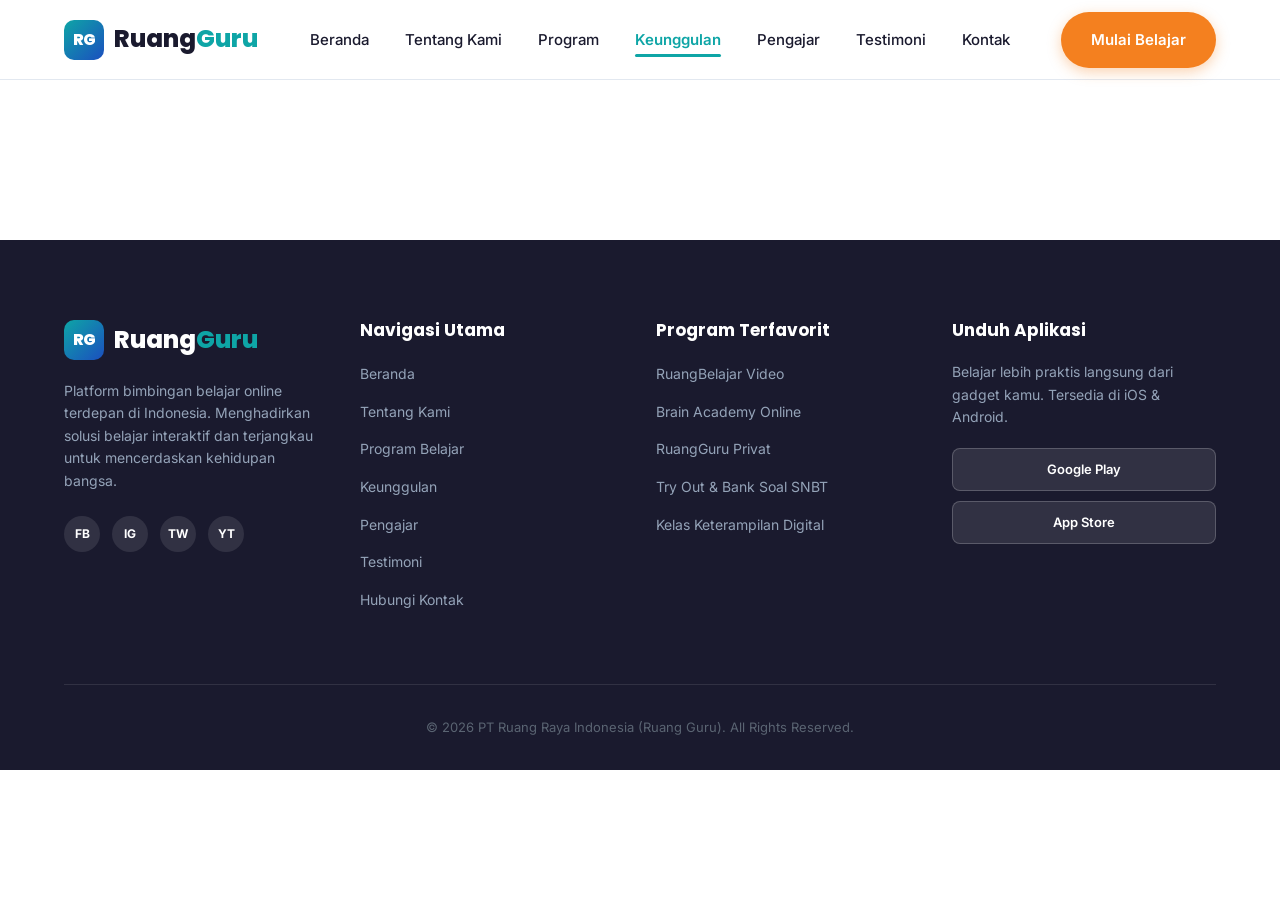
==== commit 3980d4d0: "tambah informasi hak cipta pada footer" ====
--- a/keunggulan.html
+++ b/keunggulan.html
@@ -133,7 +133,9 @@
                 </div>
             </div>
 
-           
+            <div class="footer-bottom">
+                <p>&copy; 2026 PT Ruang Raya Indonesia (Ruang Guru). All Rights Reserved.</p>
+            </div>
         </div>
     </footer>
 
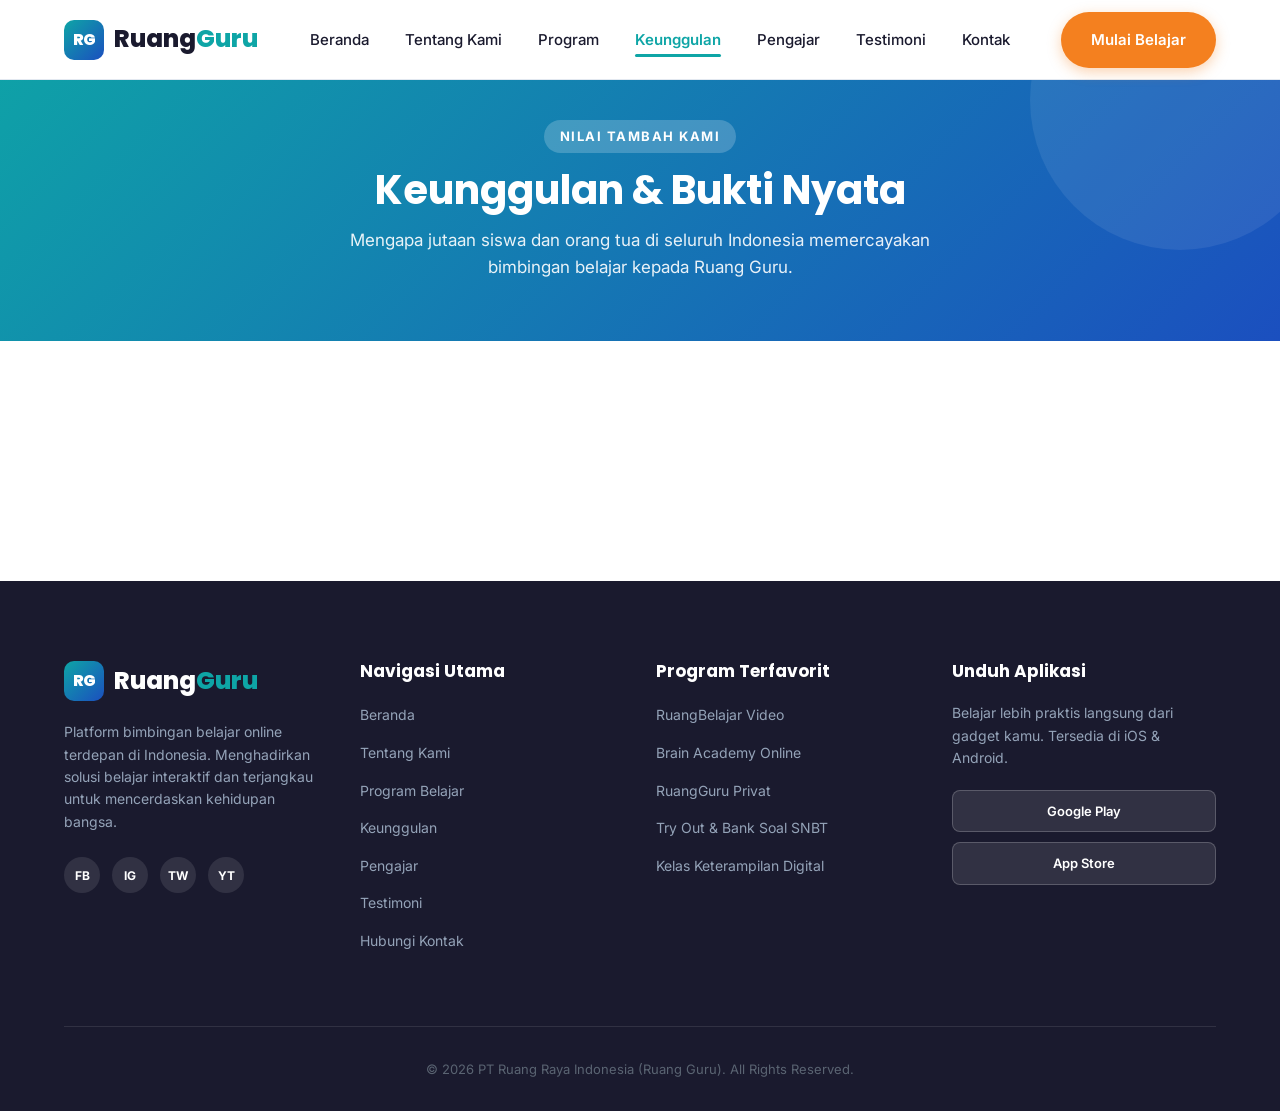
==== commit e086fde0: "tambah section Keunggulan & Bukti Nyata" ====
--- a/keunggulan.html
+++ b/keunggulan.html
@@ -49,7 +49,13 @@
 
     <main id="main-content">
         <!-- Subpage Banner Header -->
-        
+        <div class="page-banner">
+            <div class="container text-center reveal">
+                <span class="section-tag">NILAI TAMBAH KAMI</span>
+                <h1 class="page-banner-title">Keunggulan &amp; Bukti Nyata</h1>
+                <p class="page-banner-subtitle">Mengapa jutaan siswa dan orang tua di seluruh Indonesia memercayakan bimbingan belajar kepada Ruang Guru.</p>
+            </div>
+        </div>
 
         <!-- ===== KEUNGGULAN ===== -->
         <section class="section-padding" id="keunggulan">
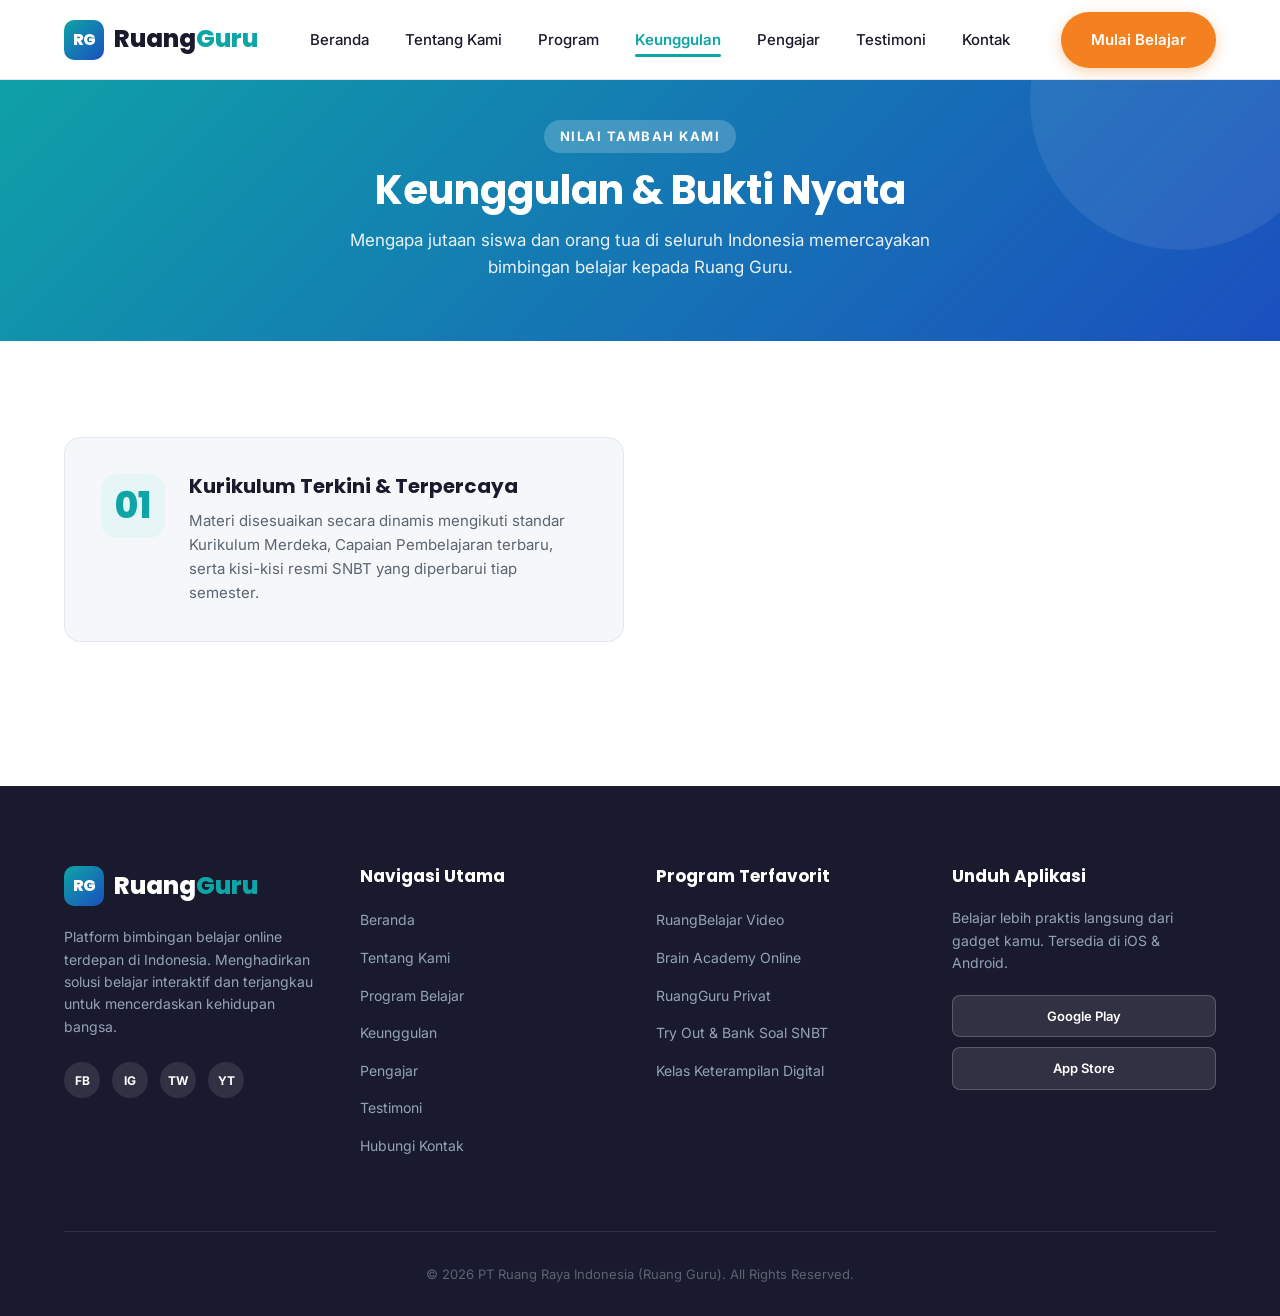
==== commit 655c8ddc: "tambah informasi Kurikulum Terkini & Terpercaya" ====
--- a/keunggulan.html
+++ b/keunggulan.html
@@ -61,7 +61,14 @@
         <section class="section-padding" id="keunggulan">
             <div class="container">
                 <div class="grid grid-2 advantages-grid reveal">
-                 
+                    <!-- Advantage 01 -->
+                    <div class="advantage-card">
+                        <div class="advantage-number">01</div>
+                        <div class="advantage-content">
+                            <h3>Kurikulum Terkini &amp; Terpercaya</h3>
+                            <p>Materi disesuaikan secara dinamis mengikuti standar Kurikulum Merdeka, Capaian Pembelajaran terbaru, serta kisi-kisi resmi SNBT yang diperbarui tiap semester.</p>
+                        </div>
+                    </div>
 
                    
                     
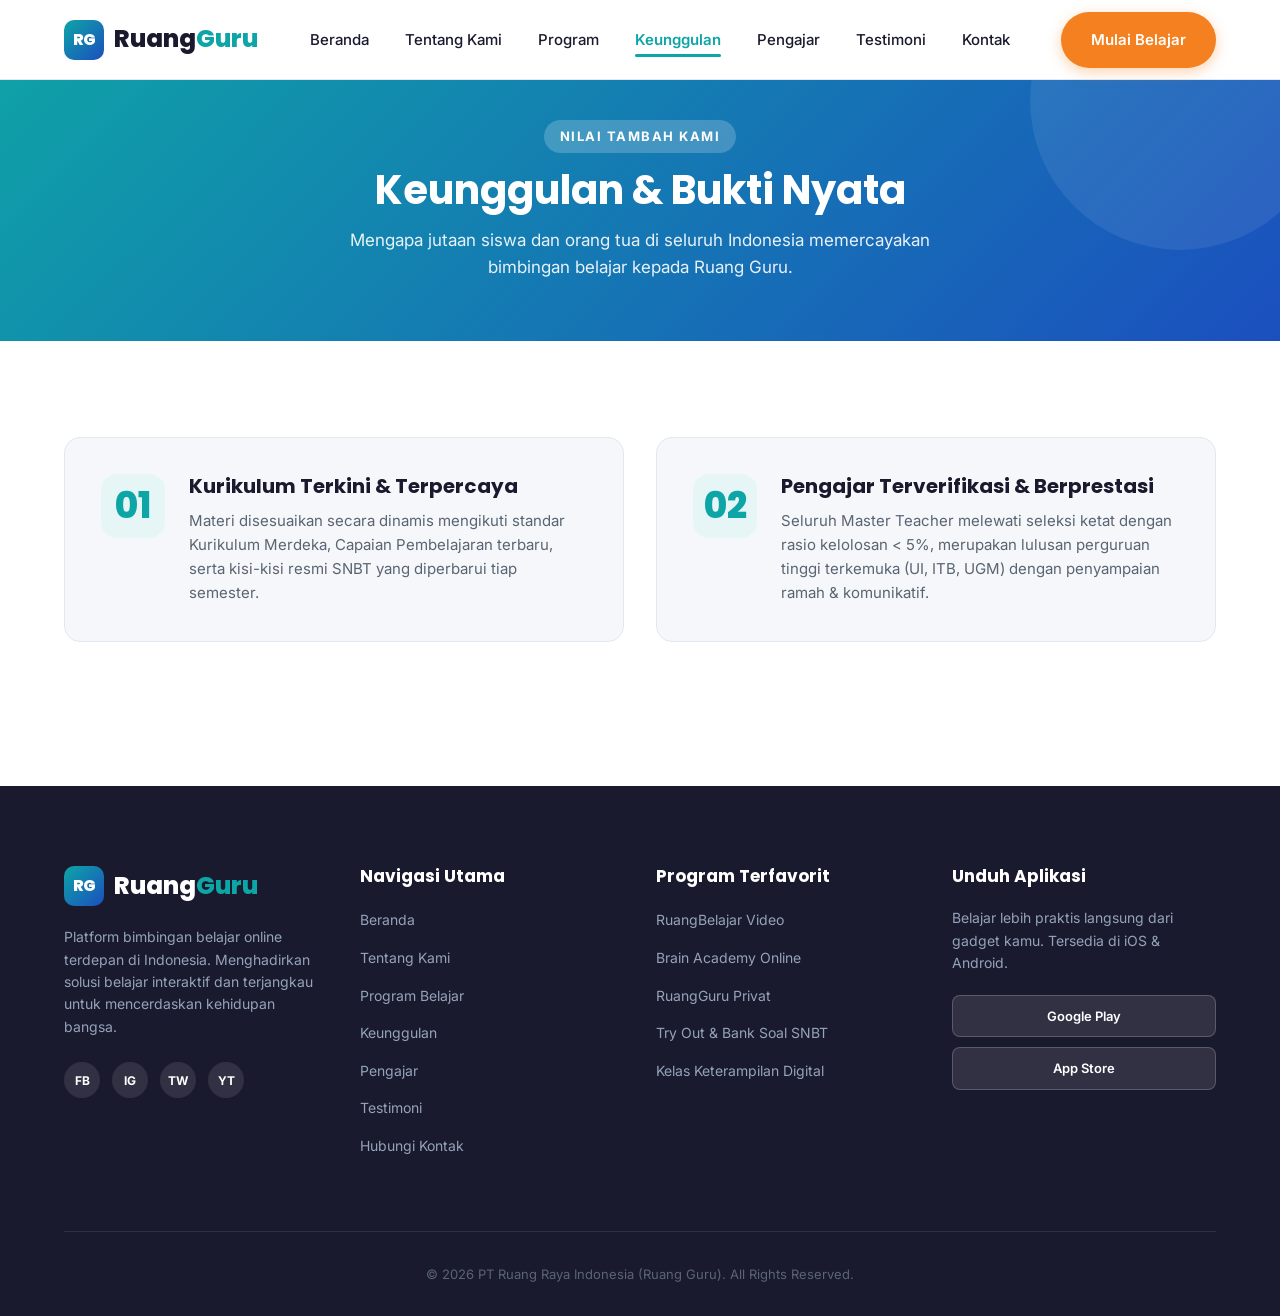
==== commit b3e53237: "tambah informasi Pengajar Terverifikasi & Berprestasi" ====
--- a/keunggulan.html
+++ b/keunggulan.html
@@ -70,7 +70,15 @@
                         </div>
                     </div>
 
-                   
+                    <!-- Advantage 02 -->
+                    <div class="advantage-card">
+                        <div class="advantage-number">02</div>
+                        <div class="advantage-content">
+                            <h3>Pengajar Terverifikasi &amp; Berprestasi</h3>
+                            <p>Seluruh Master Teacher melewati seleksi ketat dengan rasio kelolosan &lt; 5%, merupakan lulusan perguruan tinggi terkemuka (UI, ITB, UGM) dengan penyampaian ramah &amp; komunikatif.</p>
+                        </div>
+                    </div>
+
                     
 
                   
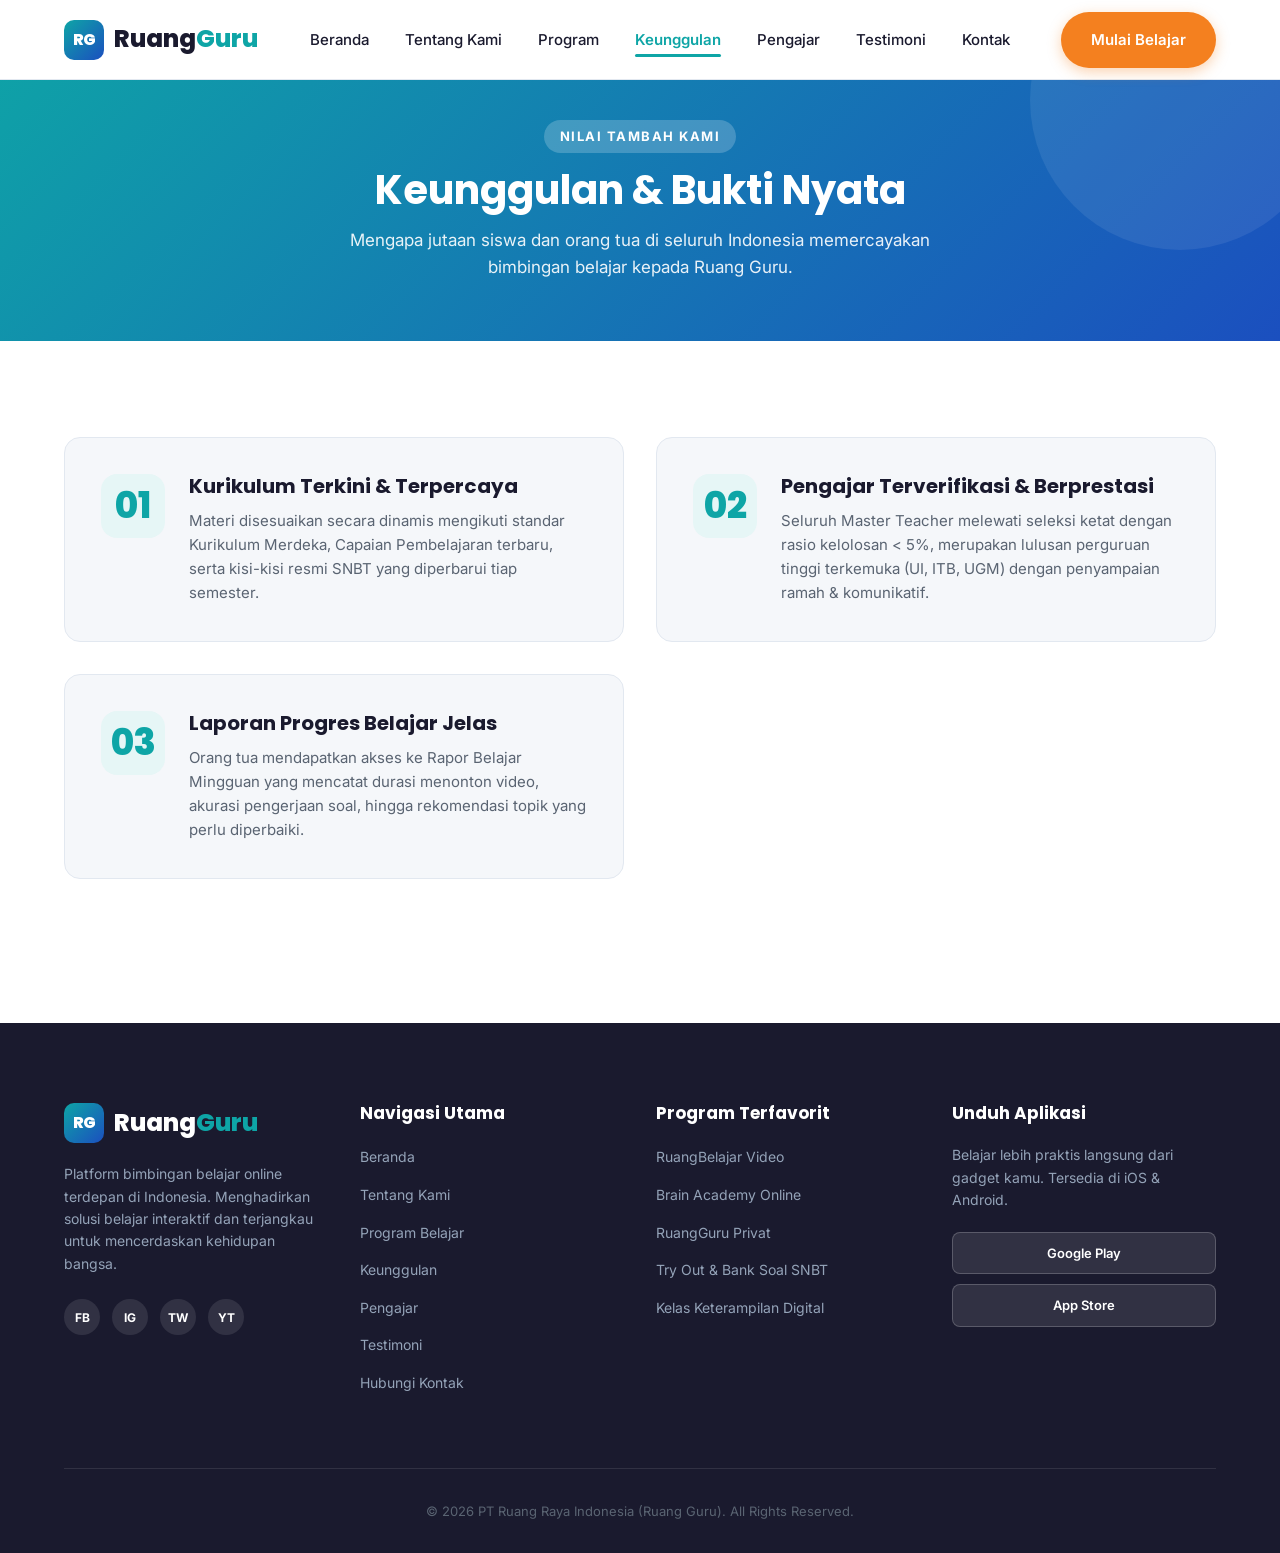
==== commit ead7191c: "tambah konten laporan progres belajar pada section Keunggulan" ====
--- a/keunggulan.html
+++ b/keunggulan.html
@@ -79,7 +79,14 @@
                         </div>
                     </div>
 
-                    
+                    <!-- Advantage 03 -->
+                    <div class="advantage-card">
+                        <div class="advantage-number">03</div>
+                        <div class="advantage-content">
+                            <h3>Laporan Progres Belajar Jelas</h3>
+                            <p>Orang tua mendapatkan akses ke Rapor Belajar Mingguan yang mencatat durasi menonton video, akurasi pengerjaan soal, hingga rekomendasi topik yang perlu diperbaiki.</p>
+                        </div>
+                    </div>
 
                   
                 </div>
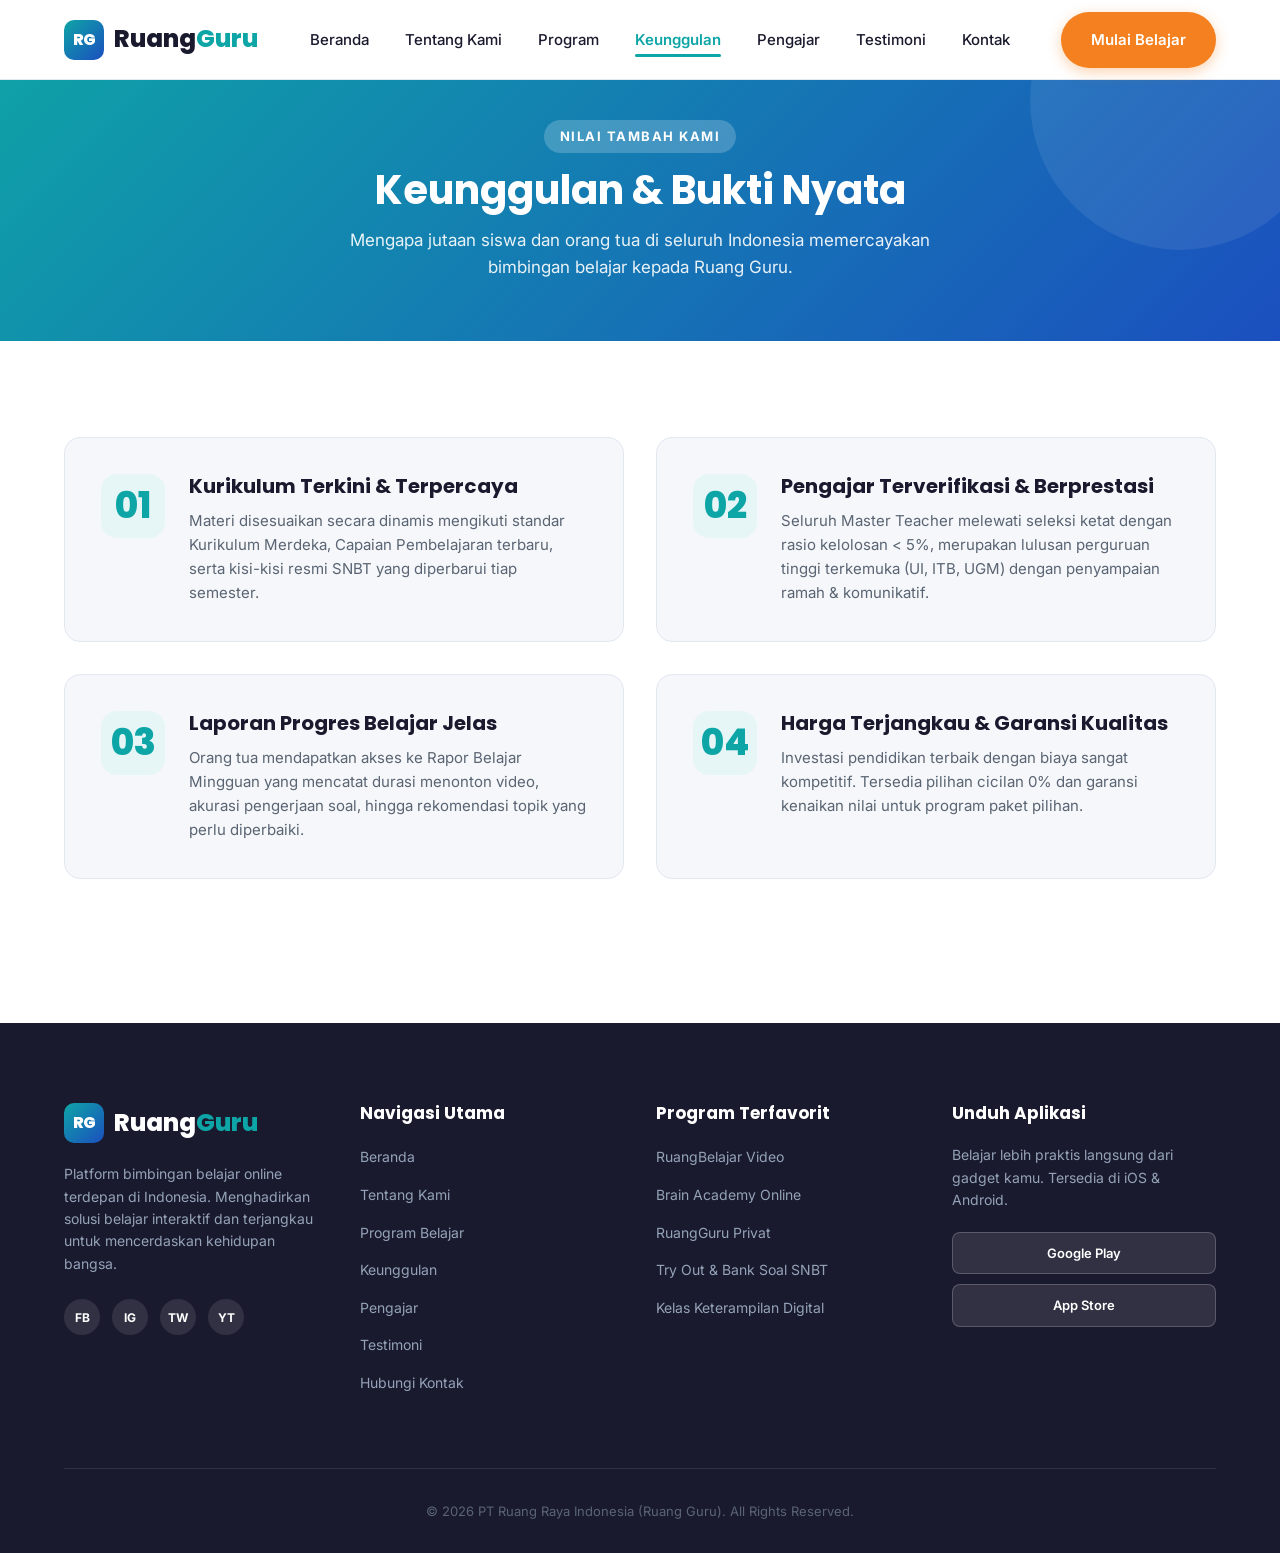
==== commit 1e9c84aa: "tambah informasi Harga Terjangkau & Garansi Kualitas" ====
--- a/keunggulan.html
+++ b/keunggulan.html
@@ -88,7 +88,14 @@
                         </div>
                     </div>
 
-                  
+                    <!-- Advantage 04 -->
+                    <div class="advantage-card">
+                        <div class="advantage-number">04</div>
+                        <div class="advantage-content">
+                            <h3>Harga Terjangkau &amp; Garansi Kualitas</h3>
+                            <p>Investasi pendidikan terbaik dengan biaya sangat kompetitif. Tersedia pilihan cicilan 0% dan garansi kenaikan nilai untuk program paket pilihan.</p>
+                        </div>
+                    </div>
                 </div>
 
                 <!-- Testimonial Strip Lengkap -->
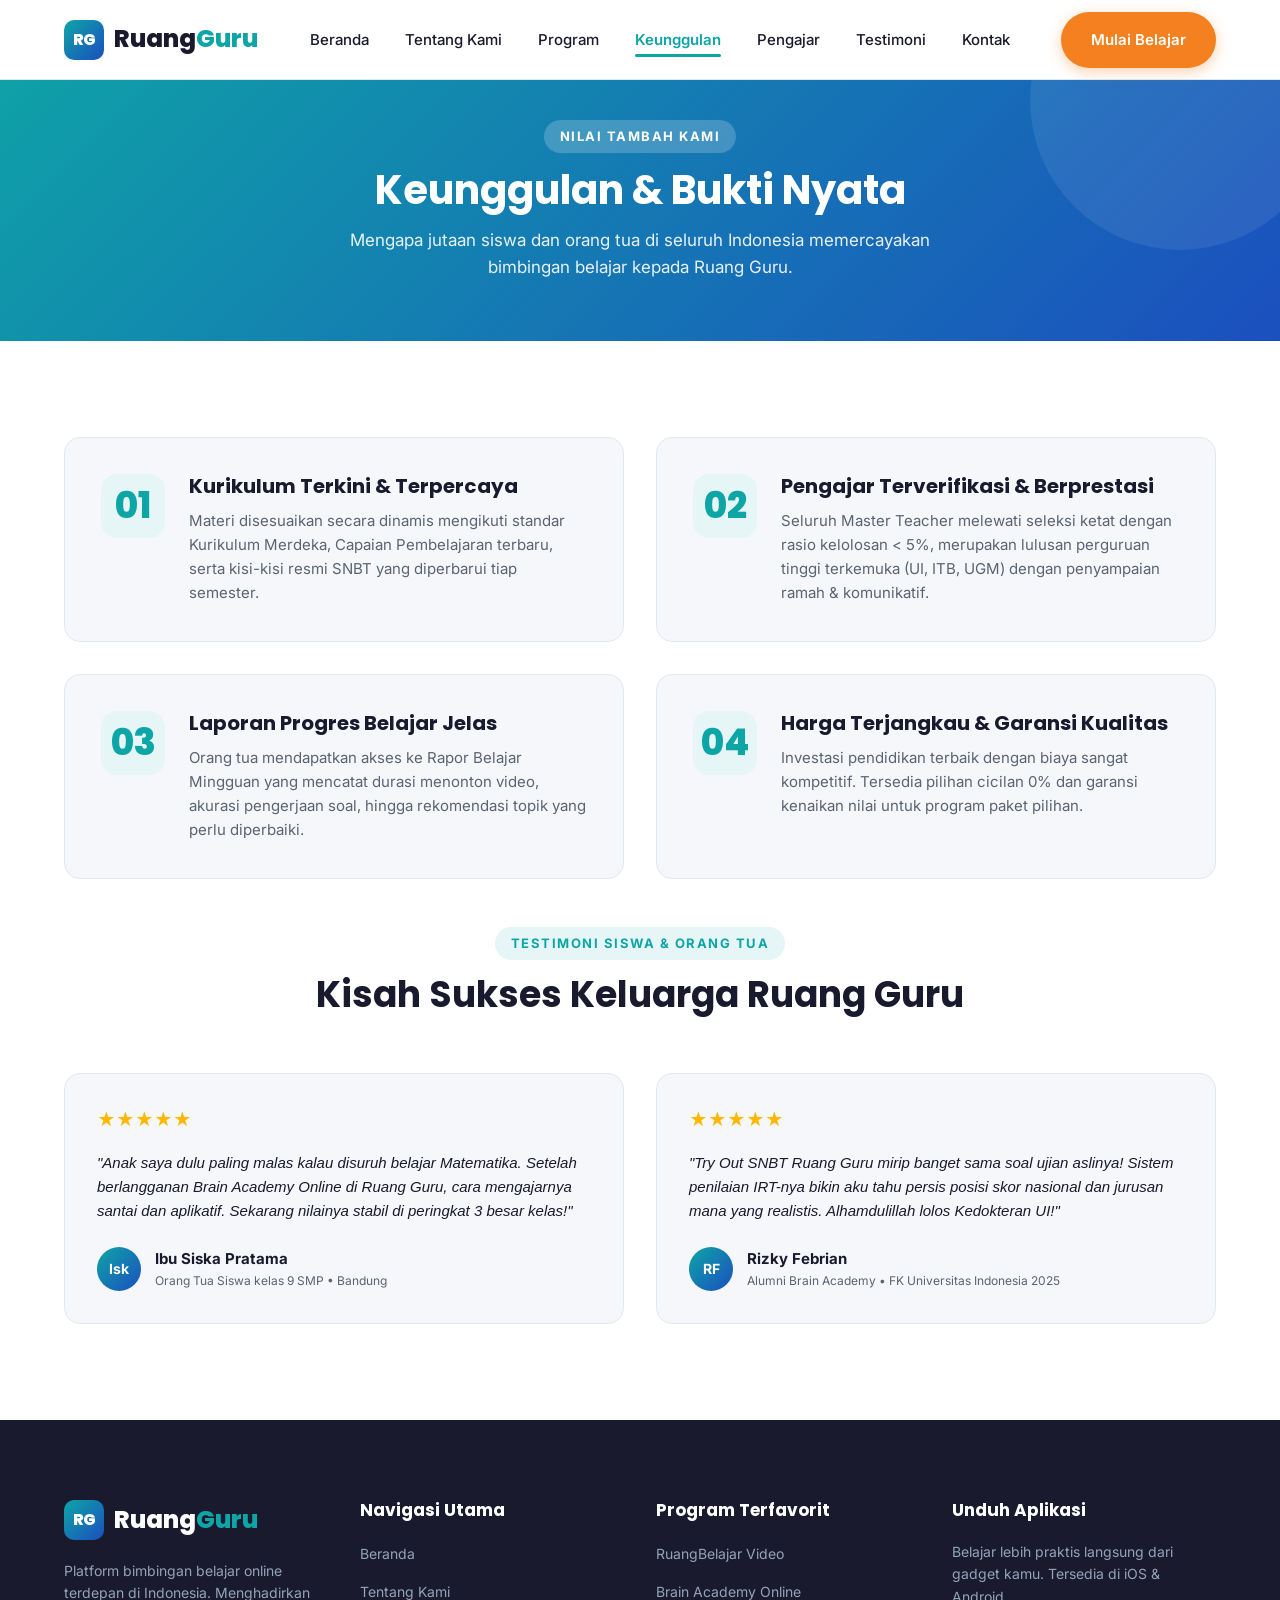
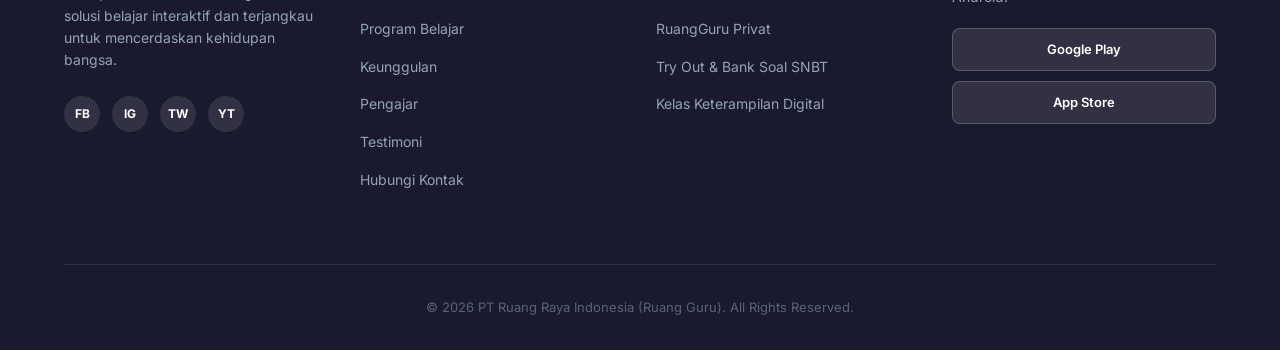
==== commit 85e25495: "tambah informasi Kisah Sukses Keluarga RuangGuru" ====
--- a/keunggulan.html
+++ b/keunggulan.html
@@ -100,10 +100,39 @@
 
                 <!-- Testimonial Strip Lengkap -->
                 <div class="full-testimonial-section mt-5 reveal">
-                  
+                    <div class="section-header text-center mb-3">
+                        <span class="section-tag">TESTIMONI SISWA &amp; ORANG TUA</span>
+                        <h2 class="section-title">Kisah Sukses Keluarga Ruang Guru</h2>
+                    </div>
 
                     <div class="grid grid-2 testimonial-grid">
-                      
+                        <div class="testimonial-card">
+                            <div class="testimonial-stars">★★★★★</div>
+                            <p class="testimonial-quote">
+                                "Anak saya dulu paling malas kalau disuruh belajar Matematika. Setelah berlangganan Brain Academy Online di Ruang Guru, cara mengajarnya santai dan aplikatif. Sekarang nilainya stabil di peringkat 3 besar kelas!"
+                            </p>
+                            <div class="testimonial-user">
+                                <div class="user-avatar">Isk</div>
+                                <div class="user-info">
+                                    <strong>Ibu Siska Pratama</strong>
+                                    <span>Orang Tua Siswa kelas 9 SMP • Bandung</span>
+                                </div>
+                            </div>
+                        </div>
+
+                        <div class="testimonial-card">
+                            <div class="testimonial-stars">★★★★★</div>
+                            <p class="testimonial-quote">
+                                "Try Out SNBT Ruang Guru mirip banget sama soal ujian aslinya! Sistem penilaian IRT-nya bikin aku tahu persis posisi skor nasional dan jurusan mana yang realistis. Alhamdulillah lolos Kedokteran UI!"
+                            </p>
+                            <div class="testimonial-user">
+                                <div class="user-avatar">RF</div>
+                                <div class="user-info">
+                                    <strong>Rizky Febrian</strong>
+                                    <span>Alumni Brain Academy • FK Universitas Indonesia 2025</span>
+                                </div>
+                            </div>
+                        </div>
                     </div>
                 </div>
             </div>
